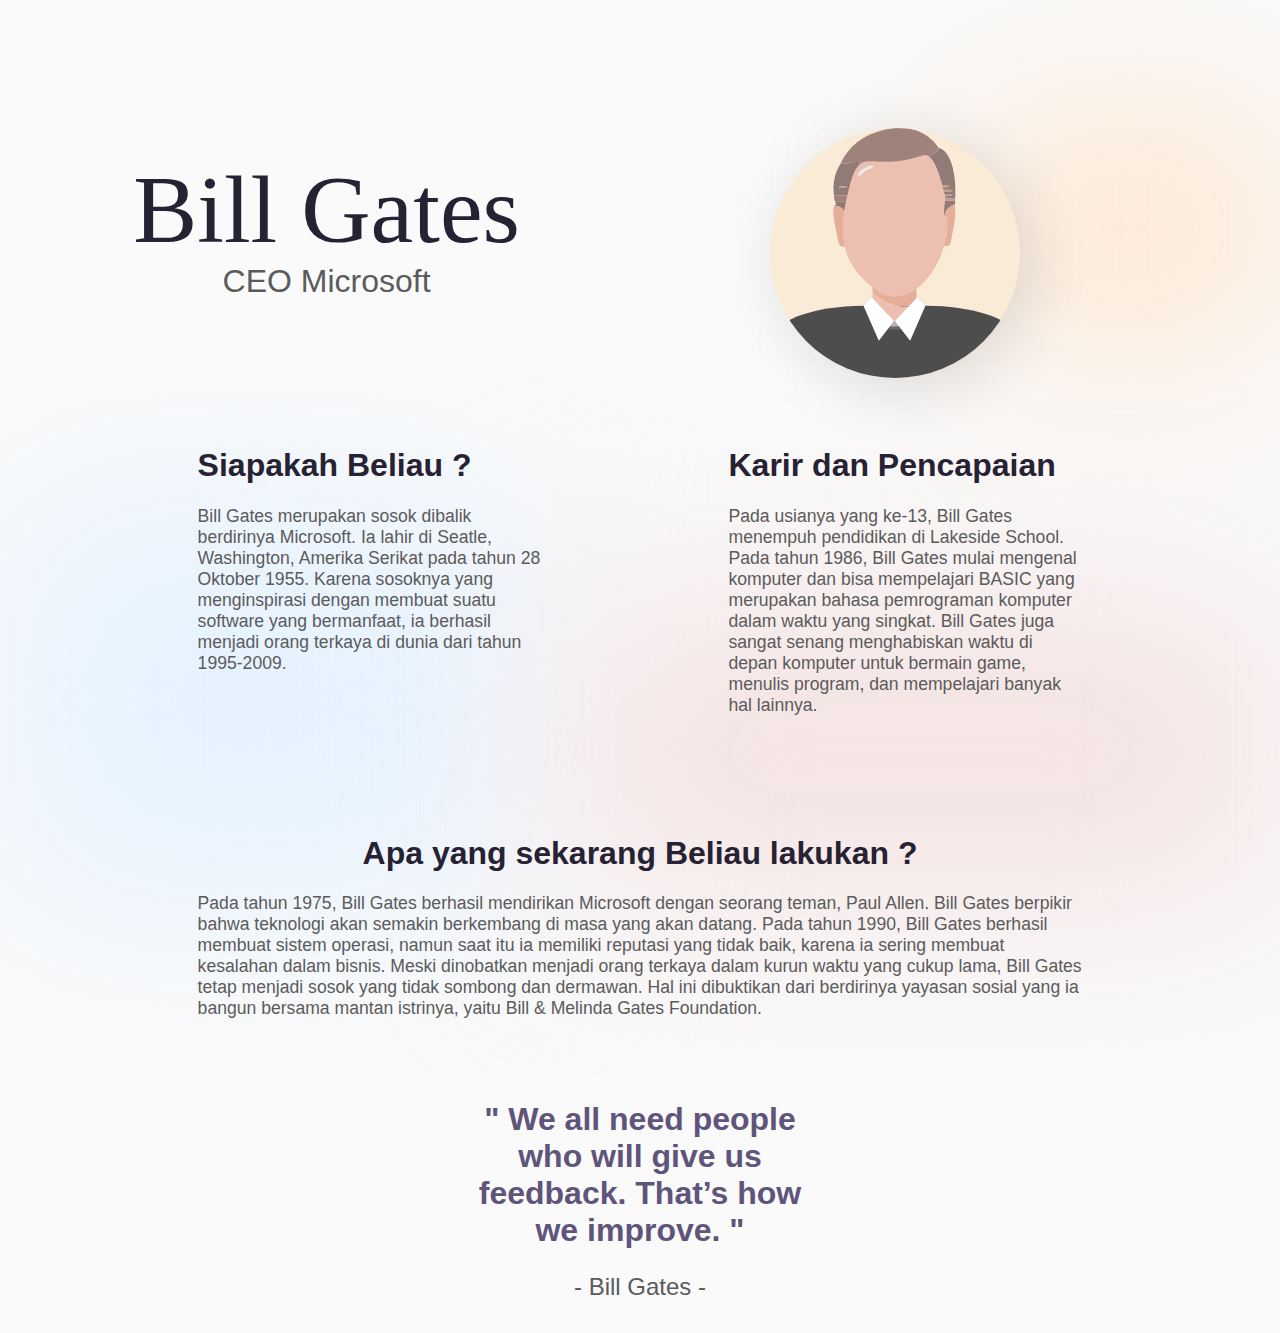
==== bill-gates.html @ 3ca5d3d6 "initial commit" ====
<!DOCTYPE html>
<html lang="en">
<head>
    <meta charset="UTF-8">
    <meta http-equiv="X-UA-Compatible" content="IE=edge">
    <meta name="viewport" content="width=device-width, initial-scale=1.0">
    <title>Bill Gates</title>
    <link rel="stylesheet" href="css/biografi.css">
</head>
<body>
    <div class="blue"></div>
    <div class="orange"></div>
    <div class="red"></div>
    <header>
        <div>
            <span>Bill Gates</span>
            <p>CEO Microsoft</p>
        </div>
        <div>
            <img src="img/avatar-1.svg" alt="Bill Gates" width="250px" height="250px">
        </div>
    </header>

    <article>
        <div class="content-1">
            <h1>Siapakah Beliau ?</h1>
            <p>Bill Gates merupakan sosok dibalik berdirinya Microsoft. Ia lahir di Seatle, Washington, Amerika Serikat pada tahun 28 Oktober 1955. Karena sosoknya yang menginspirasi dengan membuat suatu software yang bermanfaat, ia berhasil menjadi orang terkaya di dunia dari tahun 1995-2009.</p>
        </div>
        <div class="content-2">
            <h1>Karir dan Pencapaian</h1>
            <p>Pada usianya yang ke-13, Bill Gates menempuh pendidikan di Lakeside School. Pada tahun 1986, Bill Gates mulai mengenal komputer dan bisa mempelajari BASIC yang merupakan bahasa pemrograman komputer dalam waktu yang singkat. Bill Gates juga sangat senang menghabiskan waktu di depan komputer untuk bermain game, menulis program, dan mempelajari banyak hal lainnya.</p>
        </div>
        <div class="content-3">
            <h1>Apa yang sekarang Beliau lakukan ?</h1>
            <p>Pada tahun 1975, Bill Gates berhasil mendirikan Microsoft dengan seorang teman, Paul Allen. Bill Gates berpikir bahwa teknologi akan semakin berkembang di masa yang akan datang. Pada tahun 1990, Bill Gates berhasil membuat sistem operasi, namun saat itu ia memiliki reputasi yang tidak baik, karena ia sering membuat kesalahan dalam bisnis.

                Meski dinobatkan menjadi orang terkaya dalam kurun waktu yang cukup lama, Bill Gates tetap menjadi sosok yang tidak sombong dan dermawan. Hal ini dibuktikan dari berdirinya yayasan sosial yang ia bangun bersama mantan istrinya, yaitu Bill & Melinda Gates Foundation.</p>
        </div>
        <div class="quotes">
                <span>
                    " We all need people who will give us feedback. 
                    That’s how we improve. "
                </span>
            <p>- Bill Gates -</p>
        </div>
    </article>
</body>
</html>
---- css/biografi.css ----
body {
    font-family: 'Inter', sans-serif;
    background-color: #FAFAFA;
}
header {
    display: flex;
    width: 90%;
    justify-content: space-around;
    margin-top: 8rem;
    line-height: 0.5;
    align-items: center;
    text-align: center;
}
header > div:nth-child(1) {
    margin-top: 0;
    
}
span, h1 {
    color: #272233;
}
p {
    color: #5B5B5B;
}
header > div > span {
    font-family: 'Bebas Neue', cursive;
    font-size: 6em;
}
header > div > p {
    font-size: 2em;
    font-weight: 300;
}
header > div > img {
    border-radius: 100%;
    background-color: antiquewhite;
    box-shadow: 10px 10px 65px 0px rgba(0,0,0,0.12);
}
article {
    width: 70%;
    display: flex;
    flex-wrap: wrap ;
    margin: auto;
    justify-content: space-between;
    margin-top: 2rem;
}
article > div > p{
font-size: 1.1em;
}
article > div:not(.content-3) {
width: 40%;
height: fit-content;
}
article > div {
margin-top: 1rem;
margin-bottom: 4rem;
}
span, .quotes, div.content-3 > h1{
text-align: center;
}
.quotes {
margin: auto;
font-family: 'Inter', sans-serif;
}
.quotes > p {
font-weight: 300;
font-size: 1.5em ;
}
.quotes > span {
color: #5F547B;
font-size: 2em;
font-weight: bold;

}
div.blue {
filter: blur(100px);
background-color: #E5F2FF;
width: 500px;
height: 400px;
position: absolute;
z-index: -10;
bottom: 0;
}

div.orange {
filter: blur(100px);
background-color: #FEE3C7;
width: 300px;
height: 200px;
position: absolute;
z-index: -10;
right: 0;
bottom: 10;
}

div.red {
filter: blur(100px);
background-color: #F4E2E2;
width: 700px;
height: 300px;
position: absolute;
z-index: -10;
right: 0;
bottom: 0;
}

/* for tablets and mobile phone */
@media screen and (max-width: 768px) {
    header {
        flex-direction: column-reverse;
        justify-content: space-between;
        margin-top: 4rem;
    }
    header > div:nth-child(1) {
        margin-top: 3rem;
        
    }
    header > div > span {
        font-family: 'Bebas Neue', cursive;
        font-size: 5em;
    }
    header > div > p {
        font-size: 1.5em;
        font-weight: 300;
    }
    article {
        flex-direction: column;
        width: 90%;
    }

    article > div:not(.content-3) {
        width: 100%;
        text-align: left;
        margin: 0;
    }
    span, .quotes, div.content-3 > h1{
        text-align: left;
        margin: 0;
        }
}
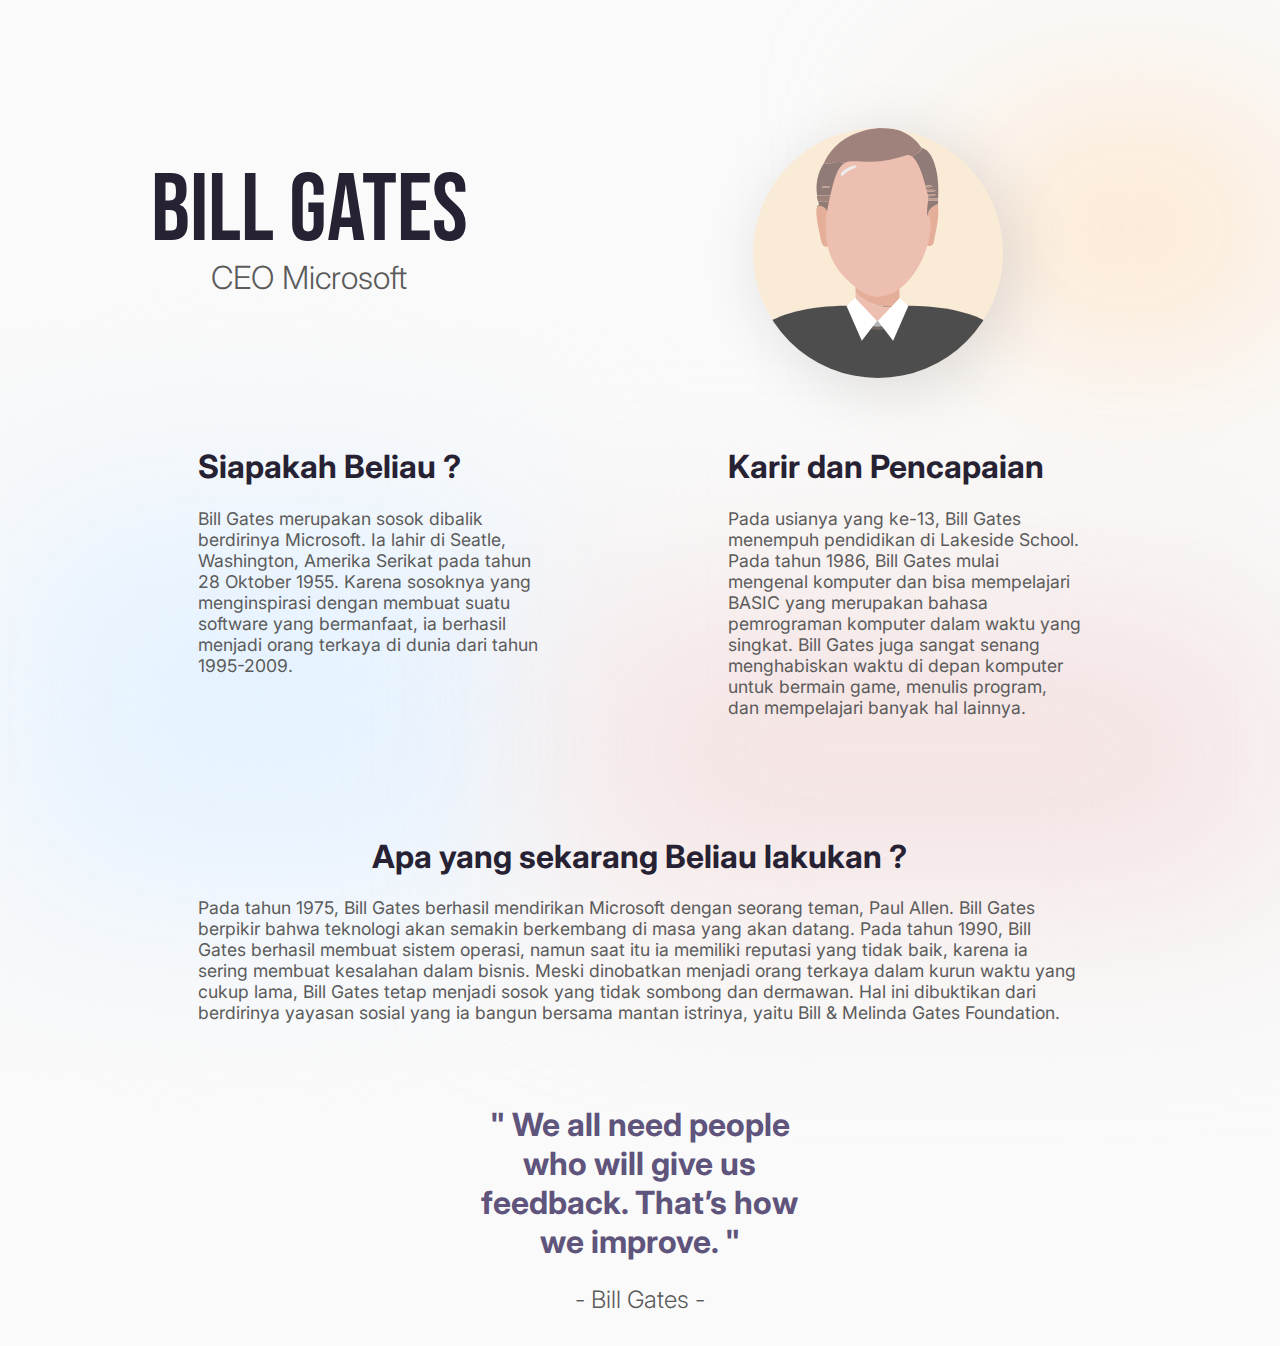
==== commit 39aeddb1: "Fix font" ====
--- a/bill-gates.html
+++ b/bill-gates.html
@@ -6,6 +6,12 @@
     <meta name="viewport" content="width=device-width, initial-scale=1.0">
     <title>Bill Gates</title>
     <link rel="stylesheet" href="css/biografi.css">
+    <link rel="preconnect" href="https://fonts.googleapis.com">
+<link rel="preconnect" href="https://fonts.gstatic.com" crossorigin>
+<link href="https://fonts.googleapis.com/css2?family=Inter:wght@100;200;300;400;500;600;700;800;900&display=swap" rel="stylesheet">
+<link rel="preconnect" href="https://fonts.googleapis.com">
+<link rel="preconnect" href="https://fonts.gstatic.com" crossorigin>
+<link href="https://fonts.googleapis.com/css2?family=Bebas+Neue&display=swap" rel="stylesheet">
 </head>
 <body>
     <div class="blue"></div>
